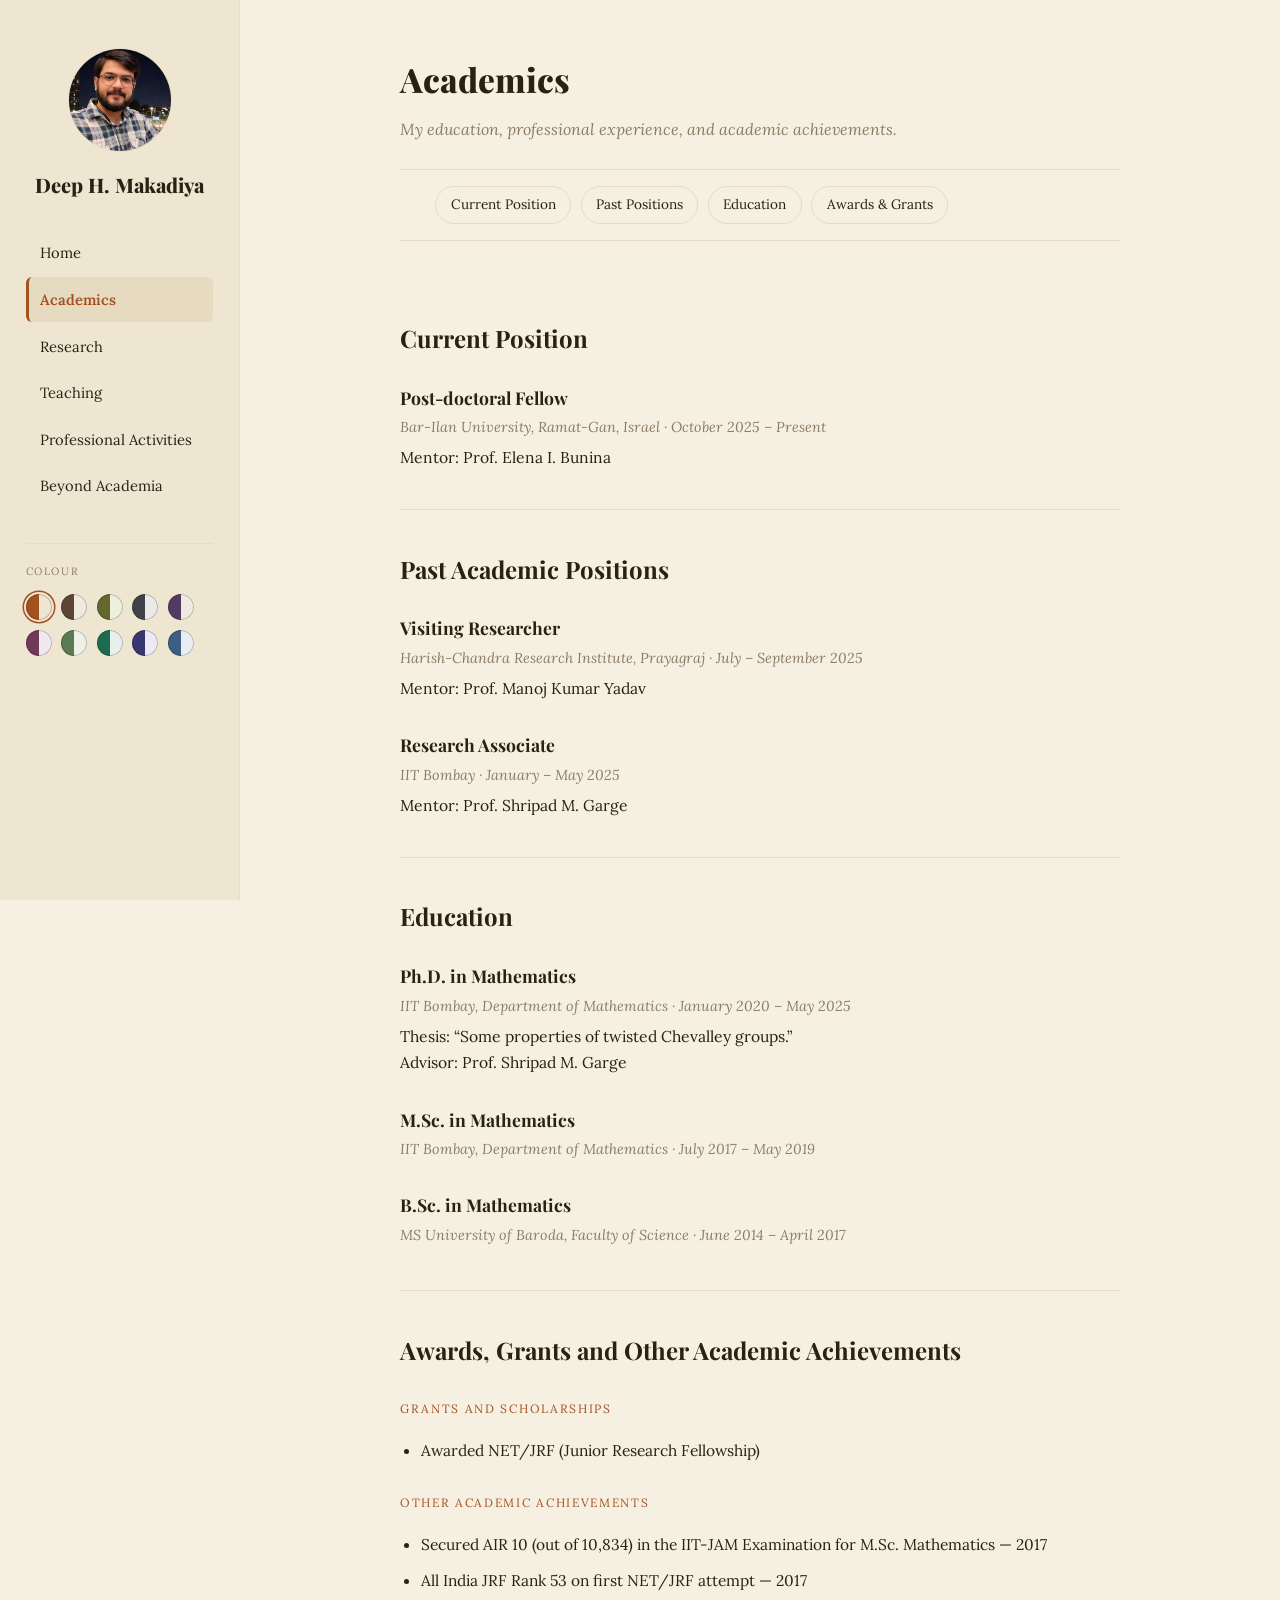
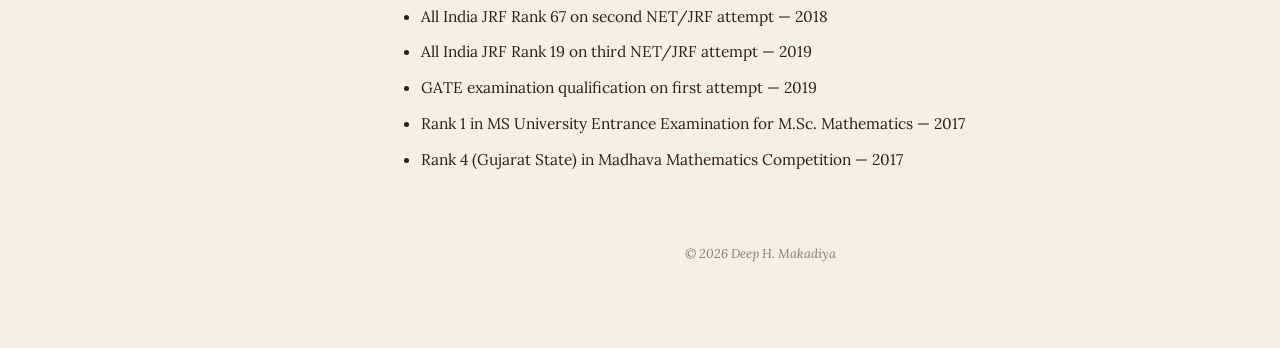
==== academic.html @ e66cdbf5 "Add files via upload" ====
<!DOCTYPE html>
<html lang="en">
<head>
<meta charset="UTF-8">
<meta name="viewport" content="width=device-width, initial-scale=1.0">
<!-- Re-applies the colour scheme this visitor last chose (see the colour
     circles at the bottom of the sidebar) BEFORE the page is painted, so the
     page never flashes the default colours first. It must stay here in the
     <head>, above the stylesheet. Nothing to edit. -->
<script>(function(){try{var t=localStorage.getItem("site-theme");if(t){document.documentElement.setAttribute("data-theme",t);}}catch(e){}})();</script>
<title>Academics — Deep H. Makadiya</title>
<link rel="preconnect" href="https://fonts.googleapis.com">
<link rel="preconnect" href="https://fonts.gstatic.com" crossorigin>
<link href="https://fonts.googleapis.com/css2?family=Playfair+Display:wght@600;700;800&family=Lora:ital,wght@0,400;1,400;0,600&display=swap" rel="stylesheet">
<link rel="stylesheet" href="styles.css">
</head>
<body>
<div class="layout">

  <!-- NOTE ON THIS FILE: even though the page is now called "Academics", the
       file itself is still named "academic.html" — renaming the file would
       mean updating the sidebar link on every other page too, and there's
       no benefit to visitors, who never see the filename. So: file name
       stays, visible title changes. -->
  <aside class="sidebar" id="sidebar">
    <img class="avatar" src="photo.jpg" alt="Deep H. Makadiya">
    <h1>Deep H. Makadiya</h1>
    <nav>
      <a href="index.html">Home</a>
      <a href="academic.html" class="active">Academics</a>
      <a href="research.html">Research</a>
      <a href="teaching.html">Teaching</a>
      <a href="professional-activities.html">Professional Activities</a>
      <a href="beyond-academia.html">Beyond Academia</a>
    </nav>

    <!-- ===================================================================
         COLOUR PICKER — the two rows of two-tone circles under the page
         links. Clicking one re-colours the whole site (and every other
         page), and the choice is remembered in the visitor's browser.
         Each circle's LEFT half is that scheme's accent (--sw-a, the dark
         one) and its RIGHT half is that scheme's paper colour (--sw-b);
         "title" is the tooltip shown on hover. The order the buttons
         appear in below is the order they appear on screen — five per row.
         This same block appears in all 7 pages: if you add, remove or
         re-order a circle, do it in every page so the picker matches
         everywhere. The colour values themselves live in styles.css under
         "COLOUR SCHEMES", with step-by-step notes at the bottom of that
         file for adding a scheme of your own.
         =================================================================== -->
    <div class="theme-picker">
      <p class="theme-picker-label">Colour</p>
      <div class="swatches">
          <button type="button" class="swatch" data-set-theme="cream"
                  style="--sw-a:#a5501f;--sw-b:#efe6d2"
                  title="Cream &amp; Terracotta" aria-label="Cream and Terracotta colour scheme"></button>
          <button type="button" class="swatch" data-set-theme="mocha"
                  style="--sw-a:#5b4636;--sw-b:#f0e9dd"
                  title="Mocha &amp; Oat" aria-label="Mocha and Oat colour scheme"></button>
          <button type="button" class="swatch" data-set-theme="olive"
                  style="--sw-a:#64682c;--sw-b:#f0eedd"
                  title="Olive &amp; Flax" aria-label="Olive and Flax colour scheme"></button>
          <button type="button" class="swatch" data-set-theme="graphite"
                  style="--sw-a:#3f4348;--sw-b:#eceae6"
                  title="Graphite &amp; Chalk" aria-label="Graphite and Chalk colour scheme"></button>
          <button type="button" class="swatch" data-set-theme="aubergine"
                  style="--sw-a:#543a63;--sw-b:#efeae1"
                  title="Aubergine &amp; Oat" aria-label="Aubergine and Oat colour scheme"></button>
          <button type="button" class="swatch" data-set-theme="plum"
                  style="--sw-a:#71385a;--sw-b:#f2e8ef"
                  title="Plum &amp; Blush" aria-label="Plum and Blush colour scheme"></button>
          <button type="button" class="swatch" data-set-theme="sage"
                  style="--sw-a:#5c7a52;--sw-b:#eef2e6"
                  title="Sage" aria-label="Sage colour scheme"></button>
          <button type="button" class="swatch" data-set-theme="emerald"
                  style="--sw-a:#1f6b52;--sw-b:#e7f0ec"
                  title="Emerald &amp; Mist" aria-label="Emerald and Mist colour scheme"></button>
          <button type="button" class="swatch" data-set-theme="indigo"
                  style="--sw-a:#3a3670;--sw-b:#eceaf4"
                  title="Indigo &amp; Ivory" aria-label="Indigo and Ivory colour scheme"></button>
          <button type="button" class="swatch" data-set-theme="dusk"
                  style="--sw-a:#3d5d82;--sw-b:#e9eef4"
                  title="Dusk Blue" aria-label="Dusk Blue colour scheme"></button>
      </div>
    </div>
  </aside>
  <div class="overlay" id="overlay"></div>
  <button class="menu-toggle" id="menuToggle" aria-label="Open menu">&#9776;</button>

  <main>
    <div class="wrap">

      <div class="page-header">
        <h1>Academics</h1>
        <p class="page-desc">My education, professional experience, and academic achievements.</p>
      </div>

      <!-- In-page navigation: jumps to the sections below. If you rename a
           section heading, also update its matching href="#..." here.
           This bar freezes at the top of the window when you scroll, and
           the arrow/fade hints on the sides appear automatically if there
           are ever too many tabs to fit on one line — nothing to edit for
           that part. -->
      <div class="page-tabs-wrap">
        <button class="tabs-arrow left" aria-label="Scroll tabs left">&#8249;</button>
        <nav class="page-tabs">
          <a href="#current-position">Current Position</a>
          <a href="#past-positions">Past Positions</a>
          <a href="#education">Education</a>
          <a href="#achievements">Awards &amp; Grants</a>
        </nav>
        <button class="tabs-arrow right" aria-label="Scroll tabs right">&#8250;</button>
        <div class="tabs-fade left" aria-hidden="true" hidden></div>
        <div class="tabs-fade right" aria-hidden="true" hidden></div>
      </div>

      <!-- ===================================================================
           CURRENT POSITION
           =================================================================== -->
      <section>
        <h2 id="current-position" class="section-title">Current Position</h2>
        <div class="item">
          <h3>Post-doctoral Fellow</h3>
          <p class="meta">Bar-Ilan University, Ramat-Gan, Israel · October 2025 – Present</p>
          <p>Mentor: Prof. Elena I. Bunina</p>
        </div>
      </section>

      <!-- ===================================================================
           PAST ACADEMIC POSITIONS
           To add a new one later: copy one whole <div class="item">...</div>
           block and edit its title/meta/description. Newest goes on top.
           =================================================================== -->
      <section>
        <h2 id="past-positions" class="section-title">Past Academic Positions</h2>
        <div class="item">
          <h3>Visiting Researcher</h3>
          <p class="meta">Harish-Chandra Research Institute, Prayagraj · July – September 2025</p>
          <p>Mentor: Prof. Manoj Kumar Yadav</p>
        </div>
        <div class="item">
          <h3>Research Associate</h3>
          <p class="meta">IIT Bombay · January – May 2025</p>
          <p>Mentor: Prof. Shripad M. Garge</p>
        </div>
      </section>

      <!-- ===================================================================
           EDUCATION
           Same pattern: copy a <div class="item"> block to add a new degree.
           =================================================================== -->
      <section>
        <h2 id="education" class="section-title">Education</h2>
        <div class="item">
          <h3>Ph.D. in Mathematics</h3>
          <p class="meta">IIT Bombay, Department of Mathematics · January 2020 – May 2025</p>
          <p>Thesis: &ldquo;Some properties of twisted Chevalley groups.&rdquo;<br>Advisor: Prof. Shripad M. Garge</p>
        </div>
        <div class="item">
          <h3>M.Sc. in Mathematics</h3>
          <p class="meta">IIT Bombay, Department of Mathematics · July 2017 – May 2019</p>
        </div>
        <div class="item">
          <h3>B.Sc. in Mathematics</h3>
          <p class="meta">MS University of Baroda, Faculty of Science · June 2014 – April 2017</p>
        </div>
      </section>

      <!-- ===================================================================
           AWARDS, GRANTS AND OTHER ACADEMIC ACHIEVEMENTS
           Three subsections:
             - "Awards and Honours" — this one is COMMENTED OUT below (hidden
               from the live site) because you don't have anything to put
               there yet. See the instructions right above it for exactly
               how to turn it back on once you do.
             - "Grants and Scholarships" — fellowships/scholarships you were
               awarded. Just add one <li> per award, newest first (no
               numbering).
             - "Other Academic Achievements" — everything else (exam ranks,
               competitions, etc.), also plain bullet points, no numbering.
               Ordered here exactly as on your old Google Site.
           To add a new item to either visible list: add a new <li>...</li>
           anywhere in that list — order doesn't matter since there's no
           numbering to keep track of, just put newer items near the top if
           you'd like.
           =================================================================== -->
      <section>
        <h2 id="achievements" class="section-title">Awards, Grants and Other Academic Achievements</h2>

        <!-- ===============================================================
             HOW TO TURN ON "Awards and Honours":
             Right now the whole subsection below is wrapped in a single
             HTML comment, which is why it's invisible on the live site —
             this is just a placeholder until you have a real award to
             list. When you do:
               1. Delete the short comment-opening line just below this
                  one (it's on its own line, right above "<p class=
                  "subhead">Awards and Honours").
               2. Delete the matching comment-closing line right after
                  the "</ul>" a few lines down.
               3. Replace the example <li> with your real award(s) — copy
                  the <li> line to add more than one, newest first.
             =============================================================== -->
        <!--
        <p class="subhead">Awards and Honours</p>
        <ul class="bullets">
          <li>[Your award or honour — e.g. Best Poster Award, XYZ Conference — 2026]</li>
        </ul>
        -->

        <p class="subhead">Grants and Scholarships</p>
        <ul class="bullets">
          <li>Awarded NET/JRF (Junior Research Fellowship)</li>
        </ul>

        <p class="subhead">Other Academic Achievements</p>
        <ul class="bullets">
          <li>Secured AIR 10 (out of 10,834) in the IIT-JAM Examination for M.Sc. Mathematics — 2017</li>
          <li>All India JRF Rank 53 on first NET/JRF attempt — 2017</li>
          <li>All India JRF Rank 67 on second NET/JRF attempt — 2018</li>
          <li>All India JRF Rank 19 on third NET/JRF attempt — 2019</li>
          <li>GATE examination qualification on first attempt — 2019</li>
          <li>Rank 1 in MS University Entrance Examination for M.Sc. Mathematics — 2017</li>
          <li>Rank 4 (Gujarat State) in Madhava Mathematics Competition — 2017</li>
        </ul>
      </section>

    </div>
    <footer>&copy; 2026 Deep H. Makadiya</footer>
  </main>

</div>
<script src="script.js"></script>
</body>
</html>
---- styles.css ----
/* =========================================================================
   Deep H. Makadiya — academic site — DESIGN: "Editorial, switchable colours"
   -------------------------------------------------------------------------
   The Cream Editorial design — Playfair Display headings over a Lora body,
   fully rounded ("pill") buttons and tags, softly rounded photo frame — with
   TEN colour schemes built in. Visitors pick one from the two rows of
   two-tone circles at the bottom of the sidebar (dark half = that scheme's
   accent, light half = its paper), and the choice is remembered in their
   browser for every page and every future visit.

   HOW IT WORKS, in three parts:
     1. ":root" below holds the ELEVEN colour values the whole site is drawn
        from, set to the default scheme ("Cream & Terracotta").
     2. Further down, under "COLOUR SCHEMES", each of the other nine schemes
        re-states those same eleven values inside a [data-theme="..."]
        block. Nothing else about the design changes.
     3. script.js writes data-theme="..." onto the <html> element when a
        circle is clicked, and a two-line script in each page's <head>
        re-applies the saved choice before the page paints.
   To change the DEFAULT scheme, swap the values in ":root" for those of the
   scheme you prefer (each block is labelled). To add your own scheme, see
   the step-by-step note at the very bottom of this file.
   This one stylesheet is shared by every page (index.html, academic.html,
   research.html, teaching.html, professional-activities.html,
   beyond-academia.html, and gallery.html).
   If you want to change a color or font everywhere at once, change it here
   in one place under ":root" below — every page updates together.
   ========================================================================= */

:root{
  /* ============ THE ELEVEN COLOURS THE WHOLE SITE IS DRAWN FROM ============
     These are the default scheme, "Cream & Terracotta". Every other scheme
     further down re-states exactly these eleven values and nothing else. */
  --ink:#2a2115;             /* main text colour */
  --muted:#8a7c66;           /* secondary/lighter text */
  --line:#e6dcc8;            /* thin divider lines */
  --cream:#f6f0e2;           /* page background */
  --cream-2:#efe6d2;         /* sidebar background, cards, tinted tags */
  --accent:#a5501f;          /* accent colour — links, headings, numbers, buttons */
  --accent-soft:#d8b79a;     /* paler accent, used for link underlines */
  --photo-bg:#ece2cc;        /* backdrop behind the photos while they load */
  --nav-hover:#e6dac0;       /* sidebar nav link hover / active fill */
  --placeholder-bg:#fbf7ee;  /* dashed "add something here" tiles */
  --shadow-rgb:42,33,21;      /* photo-frame shadow, as red,green,blue */
}
*{box-sizing:border-box;}
html{scroll-behavior:smooth;}
body{
  margin:0;
  background:var(--cream);
  color:var(--ink);
  font-family:"Lora",Georgia,serif;
  line-height:1.7;
  -webkit-font-smoothing:antialiased;
}
h1,h2,h3{ font-family:"Playfair Display",Georgia,serif; }
a{ color:var(--accent); text-decoration:underline; text-decoration-color:var(--accent-soft); }
a:hover{ text-decoration-color:var(--accent); }

/* =========================================================================
   LAYOUT: sidebar (left) + main content (right)
   ========================================================================= */
.layout{ display:grid; grid-template-columns:240px 1fr; min-height:100vh; }

/* ---- Sidebar: photo, name, and page navigation ONLY (no contact info) ---- */
.sidebar{
  background:var(--cream-2);
  border-right:1px solid var(--line);
  padding:3rem 1.6rem;
  position:sticky; top:0; height:100vh; overflow-y:auto;
  text-align:center;
  z-index:20;
}
.sidebar .avatar{
  width:104px; height:104px; border-radius:50%; object-fit:cover; margin:0 auto 1rem;
  background:var(--photo-bg); border:1px solid var(--line);
  display:flex; align-items:center; justify-content:center; color:var(--muted); font-size:.72rem; text-align:center;
}
.sidebar h1{ font-size:1.25rem; margin:0 0 1.8rem; font-weight:800; }

.sidebar nav{ display:flex; flex-direction:column; gap:.15rem; text-align:left; }
.sidebar nav a{
  color:var(--ink); text-decoration:none; font-size:.92rem; padding:.6rem .7rem;
  border-radius:6px; border-left:3px solid transparent;
}
.sidebar nav a:hover{ background:var(--nav-hover); color:var(--accent); }
.sidebar nav a.active{ color:var(--accent); font-weight:600; border-left-color:var(--accent); background:var(--nav-hover); }

/* ---- Mobile menu button + overlay (hidden on desktop) ---- */
.menu-toggle{
  display:none; /* shown only on narrow screens, see media query below */
  position:fixed; top:1rem; left:1rem; z-index:30;
  width:44px; height:44px; border-radius:8px;
  background:var(--ink); color:var(--cream);
  border:none; font-size:1.3rem; line-height:1;
  align-items:center; justify-content:center;
}
.overlay{
  display:none;
  position:fixed; inset:0; background:rgba(0,0,0,.35); z-index:15;
}

/* ---- Main content column ---- */
main{ padding:3.2rem 2.6rem; }
.wrap{ max-width:720px; margin:0 auto; }

/* ---- Inner-page header: title + one descriptive line beneath it ----
   (No colored "kicker" text above the title anymore — just the title
   and, right under it, a plain sentence describing what's on the page.) */
.page-header{ padding-bottom:1.6rem; margin-bottom:0; border-bottom:1px solid var(--line); text-align:left; }
.page-header h1{ font-size:2.1rem; margin:0 0 .5rem; font-weight:800; }
.page-header .page-desc{ max-width:60ch; color:var(--muted); font-style:italic; font-size:1rem; margin:0; }

/* ---- In-page section navigation (tabs) --------------------------------
   Sits right under the page header, and STAYS FROZEN at the top of the
   window once you scroll down to it (position: sticky). It is always a
   single line (it never wraps to a second row) — if there are too many
   tabs to fit, the row scrolls left/right instead. When there's more
   content than fits, a soft fade appears at whichever edge has more tabs
   hidden, and — on wider screens — small arrow buttons appear too; both
   are added/removed automatically by script.js, you don't need to touch
   them when you add or rename a tab. ------------------------------------ */
.page-tabs-wrap{
  position:sticky; top:0; z-index:10;
  background:var(--cream);
  border-bottom:1px solid var(--line);
  margin-bottom:2.4rem;
  /* No shadow on purpose — it should feel like a seamless part of the page,
     not a floating bar, even once it's stuck to the top while scrolling.
     "position: sticky" already anchors the absolutely-positioned fade/arrow
     children below, so no extra "position: relative" is needed here. */
}
.page-tabs{
  display:flex; flex-wrap:nowrap; gap:.6rem;
  overflow-x:auto;
  scrollbar-width:none;      /* Firefox: hide the scrollbar itself */
  -ms-overflow-style:none;   /* old Edge */
  padding:1rem 2.2rem;
}
.page-tabs::-webkit-scrollbar{ display:none; } /* Chrome/Safari: hide the scrollbar */
.page-tabs a{
  text-decoration:none; color:var(--ink); font-size:.85rem;
  padding:.4rem .9rem; border:1px solid var(--line); border-radius:999px;
  white-space:nowrap; flex:none;
}
.page-tabs a:hover{ border-color:var(--accent); color:var(--accent); }

/* Fade hints — a soft gradient over the edge that has more tabs hidden.
   Shown/hidden automatically by script.js; purely visual (not clickable). */
.tabs-fade{ position:absolute; top:0; bottom:0; width:2.6rem; pointer-events:none; z-index:1; }
.tabs-fade.left{ left:0; background:linear-gradient(to right, var(--cream), transparent); }
.tabs-fade.right{ right:0; background:linear-gradient(to left, var(--cream), transparent); }
.tabs-fade[hidden]{ display:none; }

/* Arrow buttons — desktop/wide-screen only; on touch devices people just
   swipe the row left/right instead. Shown/hidden automatically. */
.tabs-arrow{
  display:none; position:absolute; top:0; bottom:0; width:2.2rem;
  align-items:center; justify-content:center;
  background:transparent; border:none; color:var(--accent);
  font-size:1.4rem; cursor:pointer; z-index:2;
}
.tabs-arrow.left{ left:0; }
.tabs-arrow.right{ right:0; }
.tabs-arrow[hidden]{ display:none; }
@media (min-width:821px){ .tabs-arrow{ display:flex; } }

/* =========================================================================
   HOME PAGE specifics
   -------------------------------------------------------------------------
   New design: an asymmetric "split hero" — photo in a framed square on
   one side, name and a short tagline on the other — followed by "About
   Me" and a tinted "Get in Touch" card. On narrow screens the hero
   collapses to a single stacked column.
   ========================================================================= */
.hero-split{
  display:grid; grid-template-columns:auto 1fr; gap:2.6rem; align-items:center;
  padding:1.2rem 0 3rem;
}
.hero-photo-col{ text-align:center; }
.hero-photo-frame{
  display:inline-block;
  padding:10px;
  border:2px solid var(--accent);
  border-radius:22px;
  box-shadow:0 14px 26px rgba(var(--shadow-rgb),.14);
}
.hero-photo-frame a{ display:block; }
.home-photo{
  display:block; width:190px; height:190px;
  border-radius:15px; object-fit:cover;
  background:var(--photo-bg);
  transition:opacity .15s ease;
}
.hero-photo-frame a:hover .home-photo{ opacity:.82; }
.hero-text .eyebrow{
  text-transform:uppercase; letter-spacing:.16em; font-size:.72rem;
  color:var(--accent); margin:.5rem 0 0; font-family:"Lora",serif;
}
.home-name{ font-size:2.6rem; margin:0; font-weight:800; line-height:1.1; }
.hero-text .lede{ font-size:1.05rem; }

.lede{ max-width:62ch; font-size:1.05rem; }

/* ---- "Get in Touch" tinted card panel ---- */
.card-panel{
  background:var(--cream-2); border:1px solid var(--line); border-radius:14px;
  padding:2rem 2.2rem;
}
.contact-block h2{ font-size:1.4rem; margin:0 0 1.1rem; }
.contact-line{ font-size:1.02rem; margin:0 0 .5rem; }
.contact-line a{ font-weight:600; }
.btn-row{ display:flex; flex-wrap:wrap; gap:.8rem; margin-top:1.4rem; }
.btn{
  display:inline-block; padding:.6rem 1.3rem; border:1px solid var(--accent);
  border-radius:999px; color:var(--accent); font-family:"Lora",serif; font-size:.88rem;
  text-decoration:none; transition:background .15s ease, color .15s ease;
}
.btn:hover{ background:var(--accent); color:#fff; }

@media (max-width:640px){
  .hero-split{ grid-template-columns:1fr; text-align:center; }
  .hero-photo-frame{ margin:0 auto; }
}

/* =========================================================================
   Generic content sections (used on every inner page)
   ========================================================================= */
section{ padding:2.4rem 0; border-bottom:1px solid var(--line); }
section:last-of-type{ border-bottom:none; }
/* The clickable tabs above jump to the HEADING (not the whole section box) —
   that's what "scroll-margin-top" below controls: it's set to just clear
   the frozen tabs bar plus a small, deliberately modest gap (about three
   quarters of a normal line of text). Change this one number to make that
   landing gap bigger or smaller everywhere at once. */
h2.section-title{ font-size:1.5rem; margin:0 0 1.5rem; scroll-margin-top:5.1rem; }

.item{ margin-bottom:1.8rem; }
.item:last-child{ margin-bottom:0; }
.item h3{ margin:0 0 .15rem; font-size:1.1rem; }
.item .meta{ margin:0 0 .3rem; font-size:.9rem; color:var(--muted); font-style:italic; }
.item p{ margin:0; font-size:.98rem; }

.subhead{
  font-size:.75rem; text-transform:uppercase;
  letter-spacing:.14em; color:var(--accent); margin:1.8rem 0 1.1rem;
}
.subhead:first-child{ margin-top:0; }

/* ---- Numbered lists (publications, talks) -----------------------------
   Convention: newest entry is at the TOP and gets the HIGHEST number;
   numbers count down to 1 at the oldest/bottom entry. This way, when you
   add a brand-new entry, you only add ONE new top item — you never have
   to renumber anything already there. See the comments further down in
   each page for exactly how to add a new numbered entry. */
.pub-list{ list-style:none; margin:0; padding:0; }
.pub-list li{ padding:1.2rem 0; border-top:1px solid var(--line); display:flex; gap:.9rem; }
.pub-list li:first-child{ border-top:none; }
.pub-num{
  font-family:"Playfair Display",serif; font-weight:700; color:var(--accent);
  flex:none; min-width:2.2rem;
}
.pub-body{ flex:1; }
.pub-title{ font-family:"Playfair Display",serif; font-weight:700; font-size:1.06rem; display:block; }
.pub-meta{ font-size:.88rem; color:var(--muted); font-style:italic; display:block; margin-top:.3rem; }
.pub-links{ font-size:.85rem; margin-top:.45rem; display:block; }
.pub-links a{ margin-right:1.1rem; }

/* ---- Teaching table ---- */
table.teach{ width:100%; border-collapse:collapse; font-size:.94rem; }
table.teach td{ padding:.7rem 0; border-top:1px solid var(--line); }
table.teach tr:first-child td{ border-top:none; }
table.teach td:first-child{ font-weight:600; width:48%; }

/* ---- Simple numbered list (talks, achievements) ---- */
ul.plain{ list-style:none; margin:0; padding:0; }
ul.plain li{ padding:.95rem 0; border-top:1px solid var(--line); font-size:.97rem; display:flex; gap:.9rem; }
ul.plain li:first-child{ border-top:none; }
ul.plain .item-num{ font-family:"Playfair Display",serif; font-weight:700; color:var(--accent); flex:none; min-width:2.2rem; }
ul.plain .year{ font-weight:700; margin-right:.4rem; }

/* ---- Skills tags (Miscellaneous page) ---- */
.skills-list{ display:flex; flex-wrap:wrap; gap:.6rem; list-style:none; margin:0; padding:0; }
.skills-list li{
  border:1px solid var(--line); border-radius:999px; padding:.5rem 1.1rem;
  font-size:.92rem; background:#fff;
}

/* ---- Interest tags (Research page's "Areas of Interest") ----
   Rounded rectangles (not pills) with a tinted fill, distinct from the
   Skills tags above — change "border-radius" or "background" here to
   restyle just these tags. */
.interest-list{ display:flex; flex-wrap:wrap; gap:.6rem; list-style:none; margin:0; padding:0; }
.interest-list li{
  border:1px solid var(--line); border-radius:10px; padding:.5rem 1.1rem;
  font-size:.92rem; background:var(--cream-2);
}

/* ---- Plain bullet list (Awards, Grants and Other Academic Achievements) ----
   A normal bulleted list — no numbering, order doesn't matter. Just add or
   remove <li> lines freely. */
ul.bullets{ margin:0; padding-left:1.3rem; }
ul.bullets li{ margin-bottom:.6rem; font-size:.97rem; }
ul.bullets li:last-child{ margin-bottom:0; }

/* ---- Placeholder callouts (Miscellaneous / Skills / Research overview) ---- */
.placeholder{
  border:1px dashed var(--muted); border-radius:8px; padding:1.1rem 1.3rem;
  color:var(--muted); font-style:italic; font-size:.95rem; background:var(--placeholder-bg);
}

/* ---- Photo Gallery grid (gallery.html) ---------------------------------
   Reflows automatically to fit however many tiles you have — no need to
   change anything here when you add or remove photos. */
.gallery-grid{
  display:grid; grid-template-columns:repeat(auto-fill, minmax(170px, 1fr));
  gap:1rem;
}
/* A "not filled in yet" tile — replace with a <figure class="gallery-item">
   (see the comments in gallery.html) once you have an actual photo. */
.gallery-placeholder{
  aspect-ratio:1 / 1; border:1px dashed var(--muted); border-radius:10px;
  display:flex; align-items:center; justify-content:center; text-align:center;
  padding:.8rem; color:var(--muted); font-style:italic; font-size:.85rem;
  background:var(--placeholder-bg);
}
/* A real photo tile, once you've added one. */
.gallery-item{ margin:0; }
.gallery-item img{
  display:block; width:100%; aspect-ratio:1 / 1; object-fit:cover;
  border-radius:10px; border:1px solid var(--line);
}
.gallery-item figcaption{
  margin-top:.4rem; font-size:.8rem; color:var(--muted); font-style:italic;
}

footer{ text-align:center; font-size:.8rem; color:var(--muted); padding:2rem 1.5rem; font-style:italic; }


/* =========================================================================
   COLOUR SCHEMES
   -------------------------------------------------------------------------
   One block per alternative scheme. Each re-states the same eleven values
   as ":root" at the top of this file — nothing else about the design
   changes, which is why every scheme looks identical apart from its colour.
   The order of the circles in the sidebar is set by the HTML, not here.
   ========================================================================= */

/* ---- Mocha & Oat ---- */
[data-theme="mocha"]{
  --ink:#241d16; --muted:#7f7466; --line:#e3dacb;
  --cream:#faf6ef; --cream-2:#f0e9dd; --accent:#5b4636;
  --accent-soft:#cbbaa6; --photo-bg:#ece3d4; --nav-hover:#e9e0cf;
  --placeholder-bg:#f7f2e9; --shadow-rgb:36,29,22;
}

/* ---- Olive & Flax ---- */
[data-theme="olive"]{
  --ink:#262718; --muted:#7c7c63; --line:#e2dfc7;
  --cream:#faf8ee; --cream-2:#f0eedd; --accent:#64682c;
  --accent-soft:#c8c9a0; --photo-bg:#ebe8d3; --nav-hover:#e8e5ce;
  --placeholder-bg:#f6f4e7; --shadow-rgb:38,39,24;
}

/* ---- Graphite & Chalk ---- */
[data-theme="graphite"]{
  --ink:#222426; --muted:#767a7e; --line:#ddd9d3;
  --cream:#f7f6f4; --cream-2:#eceae6; --accent:#3f4348;
  --accent-soft:#c2c5c8; --photo-bg:#e6e3de; --nav-hover:#e4e1db;
  --placeholder-bg:#f4f2ef; --shadow-rgb:34,36,38;
}

/* ---- Aubergine & Oat ---- */
[data-theme="aubergine"]{
  --ink:#26202b; --muted:#7f7674; --line:#e2dccf;
  --cream:#faf8f3; --cream-2:#efeae1; --accent:#543a63;
  --accent-soft:#c6b8d1; --photo-bg:#eae4d9; --nav-hover:#e8e1d5;
  --placeholder-bg:#f6f3ec; --shadow-rgb:38,32,43;
}

/* ---- Plum & Blush ---- */
[data-theme="plum"]{
  --ink:#2f2531; --muted:#8a7887; --line:#e7dce5;
  --cream:#faf7f9; --cream-2:#f2e8ef; --accent:#71385a;
  --accent-soft:#d3b4c6; --photo-bg:#ecdfe7; --nav-hover:#ebdbe5;
  --placeholder-bg:#f8f2f6; --shadow-rgb:47,37,49;
}

/* ---- Sage ---- */
[data-theme="sage"]{
  --ink:#2f3a2f; --muted:#7c8a76; --line:#dde5d6;
  --cream:#fbfaf5; --cream-2:#eef2e6; --accent:#5c7a52;
  --accent-soft:#c3d3b8; --photo-bg:#e2e9d9; --nav-hover:#e3ead8;
  --placeholder-bg:#f6f9f1; --shadow-rgb:47,58,47;
}

/* ---- Emerald & Mist ---- */
[data-theme="emerald"]{
  --ink:#1c2b25; --muted:#728079; --line:#d7e4de;
  --cream:#f6faf8; --cream-2:#e7f0ec; --accent:#1f6b52;
  --accent-soft:#a7cabb; --photo-bg:#dfece6; --nav-hover:#dde9e3;
  --placeholder-bg:#f0f7f3; --shadow-rgb:28,43,37;
}

/* ---- Indigo & Ivory ---- */
[data-theme="indigo"]{
  --ink:#22203a; --muted:#78748c; --line:#ddd9ea;
  --cream:#f8f7fb; --cream-2:#eceaf4; --accent:#3a3670;
  --accent-soft:#bdb8d8; --photo-bg:#e3e0f0; --nav-hover:#e6e2f1;
  --placeholder-bg:#f3f1f9; --shadow-rgb:34,32,58;
}

/* ---- Dusk Blue ---- */
[data-theme="dusk"]{
  --ink:#232b35; --muted:#78838f; --line:#dce1e8;
  --cream:#f7f9fb; --cream-2:#e9eef4; --accent:#3d5d82;
  --accent-soft:#b5c6da; --photo-bg:#dde5ee; --nav-hover:#dfe7f0;
  --placeholder-bg:#f2f6fa; --shadow-rgb:35,43,53;
}

/* =========================================================================
   THE COLOUR PICKER ITSELF (bottom of the sidebar)
   -------------------------------------------------------------------------
   Two rows of five circles. Each circle is one <button>, split down the
   middle: the LEFT half is that scheme's accent (the dark half) and the
   RIGHT half is its paper colour (the light half), both passed in from the
   HTML as --sw-a and --sw-b. The disc is drawn as a background with no
   border at all, and its thin rim is an inset shadow painted on top — that
   way the two colours fill the circle right out to its edge. The selected
   circle wears a ring in the current accent colour.
   ========================================================================= */
.theme-picker{ margin-top:2.2rem; padding-top:1.2rem; border-top:1px solid var(--line); text-align:left; }
.theme-picker-label{
  font-size:.66rem; text-transform:uppercase; letter-spacing:.15em;
  color:var(--muted); margin:0 0 .8rem; font-family:"Lora",serif;
}
/* Five per row; change the 5 below to fit more or fewer on a line. */
.swatches{ display:grid; grid-template-columns:repeat(5, 26px); gap:.6rem; }
.swatch{
  width:26px; height:26px; border-radius:50%; padding:0; border:0; cursor:pointer;
  background-color:var(--sw-b);
  background-image:linear-gradient(90deg, var(--sw-a) 0 50%, var(--sw-b) 50% 100%);
  box-shadow:inset 0 0 0 1px rgba(0,0,0,.25);
  transition:transform .12s ease, box-shadow .15s ease;
}
.swatch:hover{ transform:scale(1.14); }
.swatch.active{
  box-shadow:inset 0 0 0 1px rgba(0,0,0,.25),
             0 0 0 2px var(--cream-2),
             0 0 0 3.5px var(--accent);
}
.swatch:focus-visible{ outline:2px solid var(--accent); outline-offset:4px; }

/* A gentle cross-fade when a new scheme is chosen (skipped for anyone whose
   system asks for reduced motion). */
body, .sidebar, .sidebar nav a, .page-tabs-wrap, .page-tabs a, .card-panel,
.btn, .skills-list li, .interest-list li, .placeholder, .gallery-placeholder,
.menu-toggle, .theme-picker{
  transition:background-color .25s ease, color .25s ease, border-color .25s ease;
}
@media (prefers-reduced-motion: reduce){
  body, .sidebar, .sidebar nav a, .page-tabs-wrap, .page-tabs a, .card-panel,
  .btn, .skills-list li, .interest-list li, .placeholder, .gallery-placeholder,
  .menu-toggle, .theme-picker, .swatch{ transition:none; }
}

/* =========================================================================
   HOW TO ADD YOUR OWN COLOUR SCHEME
   -------------------------------------------------------------------------
     1. Copy one whole [data-theme="..."] block above, paste it below the
        others, and give it a new one-word name in the quotes (say "mine").
     2. Change its eleven colour values. A quick way to keep them in
        balance: pick the accent first, then make --cream a very pale tint
        of it, --cream-2 a slightly stronger tint, --line stronger again,
        --nav-hover just past --cream-2, --photo-bg about the same,
        --placeholder-bg between --cream and --cream-2, --accent-soft a
        washed-out accent, --ink a very dark version of the accent's hue,
        --muted a greyed version of it, and --shadow-rgb the red,green,blue
        of --ink.
     3. In EVERY page's sidebar, copy one <button class="swatch"> line and
        set data-set-theme="mine", the two --sw- colours (--sw-a is the dark
        left half, so your --accent; --sw-b is the light right half, so your
        --cream-2) and the title/aria-label.
   Nothing in script.js needs changing — it picks up whatever buttons it
   finds. With more than ten circles, either raise the 5 in ".swatches"
   above or just let them run onto a third row. To remove a scheme, delete
   its block here and its button in each page (if you delete the one someone
   already chose, they fall back to the default automatically).
   ========================================================================= */

/* =========================================================================
   RESPONSIVE: sidebar becomes an off-canvas panel opened by a menu button
   ========================================================================= */
@media (max-width:820px){
  .layout{ grid-template-columns:1fr; }

  .sidebar{
    position:fixed; top:0; left:0; height:100vh; width:250px;
    transform:translateX(-100%);
    transition:transform .25s ease;
    box-shadow:2px 0 16px rgba(0,0,0,.15);
  }
  .sidebar.open{ transform:translateX(0); }

  .menu-toggle{ display:flex; }
  .overlay.open{ display:block; }

  main{ padding:4.5rem 1.4rem 2rem; }

  /* Leave room so the fixed menu button never sits on top of the first tab
     when the tabs bar is stuck at the very top of the screen. */
  .page-tabs{ padding-left:3.6rem; }
}
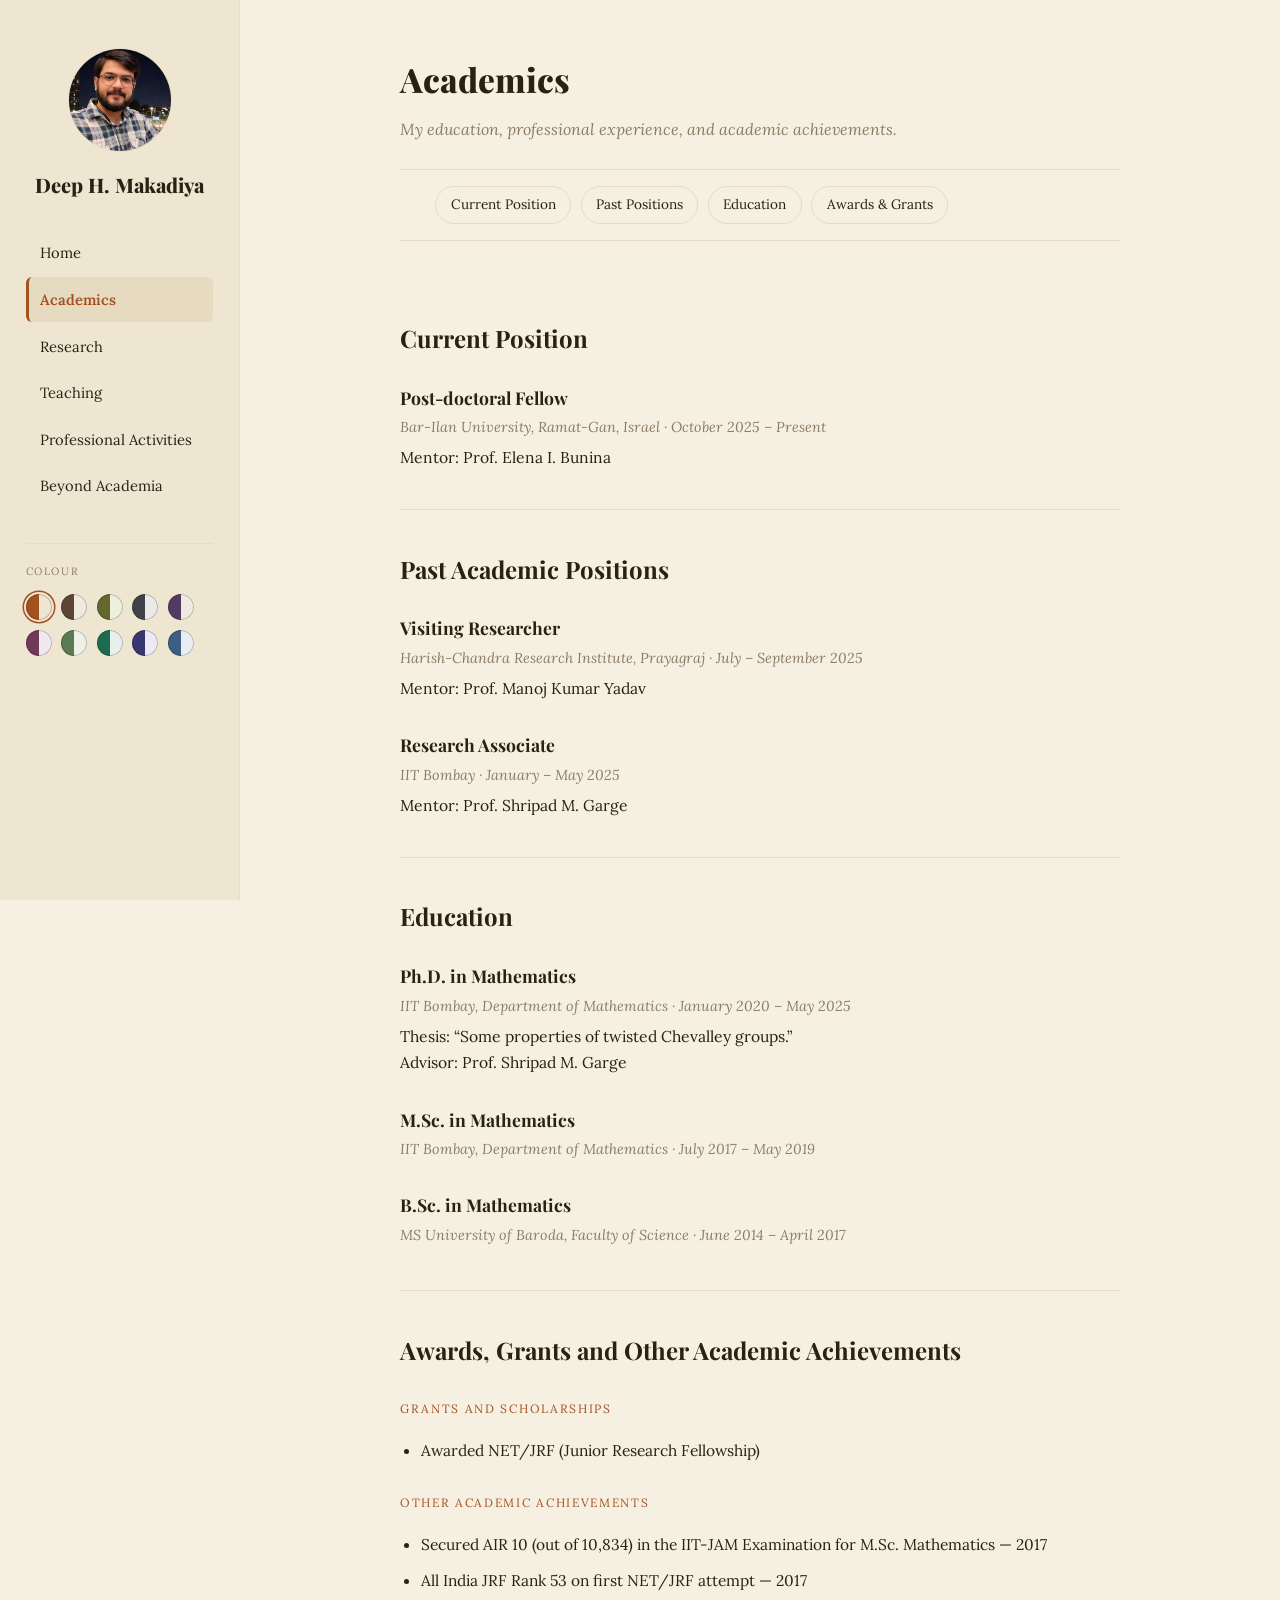
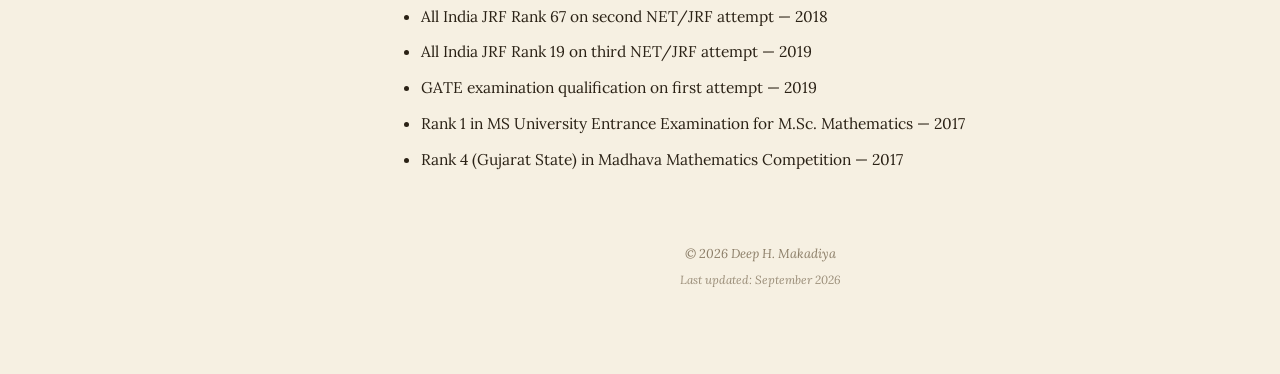
==== commit 018c2e1a: "Add files via upload" ====
--- a/academic.html
+++ b/academic.html
@@ -9,6 +9,28 @@
      <head>, above the stylesheet. Nothing to edit. -->
 <script>(function(){try{var t=localStorage.getItem("site-theme");if(t){document.documentElement.setAttribute("data-theme",t);}}catch(e){}})();</script>
 <title>Academics — Deep H. Makadiya</title>
+
+<!-- ===================================================================
+     SEARCH RESULTS AND LINK PREVIEWS
+     "description" is the grey line Google shows under your page title.
+     The "og:" and "twitter:" lines are what WhatsApp, LinkedIn, X, Slack
+     and friends read when someone pastes a link to this page — without
+     them a shared link shows an empty grey box.
+     IF YOUR SITE ADDRESS EVER CHANGES (a new GitHub username, a repo
+     rename, or your own domain), the three absolute links below —
+     canonical, og:url and og:image — must be updated on EVERY page.
+     They currently all begin with: https://deepmakadiya25.github.io
+     =================================================================== -->
+<meta name="description" content="Education, academic positions, awards and grants of Deep H. Makadiya, Post-doctoral Fellow in Mathematics at Bar-Ilan University.">
+<link rel="canonical" href="https://deepmakadiya25.github.io/academic.html">
+<meta property="og:type" content="article">
+<meta property="og:site_name" content="Deep H. Makadiya">
+<meta property="og:title" content="Academics — Deep H. Makadiya">
+<meta property="og:description" content="Education, academic positions, awards and grants of Deep H. Makadiya, Post-doctoral Fellow in Mathematics at Bar-Ilan University.">
+<meta property="og:url" content="https://deepmakadiya25.github.io/academic.html">
+<meta property="og:image" content="https://deepmakadiya25.github.io/photo.jpg">
+<meta property="og:image:alt" content="Deep H. Makadiya">
+<meta name="twitter:card" content="summary">
 <link rel="preconnect" href="https://fonts.googleapis.com">
 <link rel="preconnect" href="https://fonts.gstatic.com" crossorigin>
 <link href="https://fonts.googleapis.com/css2?family=Playfair+Display:wght@600;700;800&family=Lora:ital,wght@0,400;1,400;0,600&display=swap" rel="stylesheet">
@@ -24,7 +46,10 @@
        stays, visible title changes. -->
   <aside class="sidebar" id="sidebar">
     <img class="avatar" src="photo.jpg" alt="Deep H. Makadiya">
-    <h1>Deep H. Makadiya</h1>
+    <!-- Your name in the sidebar. It is deliberately NOT an <h1>: each page
+         already has one <h1> (the page title), and search engines expect
+         exactly one per page. Styled by ".sidebar-name" in styles.css. -->
+    <p class="sidebar-name">Deep H. Makadiya</p>
     <nav>
       <a href="index.html">Home</a>
       <a href="academic.html" class="active">Academics</a>
@@ -85,7 +110,17 @@
     </div>
   </aside>
   <div class="overlay" id="overlay"></div>
-  <button class="menu-toggle" id="menuToggle" aria-label="Open menu">&#9776;</button>
+  <!-- ===================================================================
+       TOP BAR — only visible on tablets and phones (see the RESPONSIVE
+       section at the bottom of styles.css). It holds the menu button that
+       slides the sidebar in, plus your name so a phone visitor can see
+       whose site this is. On laptops it is hidden, because the sidebar is
+       already on screen.
+       =================================================================== -->
+  <header class="topbar">
+    <button class="menu-toggle" id="menuToggle" aria-label="Open menu" aria-expanded="false">&#9776;</button>
+    <span class="topbar-title">Deep H. Makadiya</span>
+  </header>
 
   <main>
     <div class="wrap">
@@ -226,7 +261,15 @@
       </section>
 
     </div>
-    <footer>&copy; 2026 Deep H. Makadiya</footer>
+    <!-- "Last updated" is written in by script.js and is EMPTY here on
+         purpose, so the date exists in exactly ONE place on the whole site:
+         the LAST_UPDATED line near the top of script.js. Change it there and
+         all seven pages follow. (If JavaScript is switched off the line simply
+         does not appear, rather than showing a stale date.) -->
+    <footer>
+      <p>&copy; 2026 Deep H. Makadiya</p>
+      <p class="updated" id="lastUpdatedLine" hidden>Last updated: <span id="lastUpdated"></span></p>
+    </footer>
   </main>
 
 </div>
--- a/styles.css
+++ b/styles.css
@@ -42,11 +42,18 @@
   --nav-hover:#e6dac0;       /* sidebar nav link hover / active fill */
   --placeholder-bg:#fbf7ee;  /* dashed "add something here" tiles */
   --shadow-rgb:42,33,21;      /* photo-frame shadow, as red,green,blue */
+
+  /* Height of the mobile/tablet top bar. It is 0 on laptops (no bar there);
+     the responsive section at the bottom of this file sets it to 52px on
+     smaller screens. Everything that has to sit clear of the bar refers to
+     this one value. */
+  --topbar-h:0px;
 }
 *{box-sizing:border-box;}
 html{scroll-behavior:smooth;}
 body{
   margin:0;
+  overflow-wrap:break-word;   /* long words wrap instead of widening the page */
   background:var(--cream);
   color:var(--ink);
   font-family:"Lora",Georgia,serif;
@@ -60,7 +67,12 @@
 /* =========================================================================
    LAYOUT: sidebar (left) + main content (right)
    ========================================================================= */
-.layout{ display:grid; grid-template-columns:240px 1fr; min-height:100vh; }
+.layout{ display:grid; grid-template-columns:240px minmax(0,1fr); min-height:100vh; }
+/* "minmax(0,1fr)" above, and the "min-width:0" on main and .wrap further
+   down, are what stop a wide child (the single-line row of section tabs,
+   or a long publication title) from stretching the whole page sideways on
+   a narrow screen. Without them the page renders wider than the phone and
+   text gets cut off at the right edge. */
 
 /* ---- Sidebar: photo, name, and page navigation ONLY (no contact info) ---- */
 .sidebar{
@@ -76,7 +88,13 @@
   background:var(--photo-bg); border:1px solid var(--line);
   display:flex; align-items:center; justify-content:center; color:var(--muted); font-size:.72rem; text-align:center;
 }
-.sidebar h1{ font-size:1.25rem; margin:0 0 1.8rem; font-weight:800; }
+/* Your name in the sidebar. It used to be an <h1>; it is now a plain
+   paragraph (so each page has exactly one <h1>, its own title), which means
+   the heading font has to be named here explicitly. */
+.sidebar-name{
+  font-family:"Playfair Display",Georgia,serif;
+  font-size:1.25rem; margin:0 0 1.8rem; font-weight:800; color:var(--ink);
+}
 
 .sidebar nav{ display:flex; flex-direction:column; gap:.15rem; text-align:left; }
 .sidebar nav a{
@@ -86,14 +104,33 @@
 .sidebar nav a:hover{ background:var(--nav-hover); color:var(--accent); }
 .sidebar nav a.active{ color:var(--accent); font-weight:600; border-left-color:var(--accent); background:var(--nav-hover); }
 
-/* ---- Mobile menu button + overlay (hidden on desktop) ---- */
+/* ---- Mobile / tablet top bar, menu button and overlay ----
+   On laptops none of this is visible: the sidebar is always on screen, so
+   there is nothing to open. Below 960px the sidebar slides away and this
+   slim bar takes its place at the top of every page, carrying the menu
+   button and your name (so a phone visitor always sees whose site this is,
+   not just a floating button). ---- */
+.topbar{
+  display:none; /* shown only on narrow screens, see the responsive section */
+  position:fixed; top:0; left:0; right:0; z-index:26;
+  height:var(--topbar-h);
+  align-items:center; gap:.7rem;
+  padding:0 .9rem;
+  background:var(--cream);
+  border-bottom:1px solid var(--line);
+}
+.topbar-title{
+  font-family:"Playfair Display",Georgia,serif; font-weight:800;
+  font-size:1.02rem; line-height:1.2; color:var(--ink);
+  white-space:nowrap; overflow:hidden; text-overflow:ellipsis;
+}
 .menu-toggle{
-  display:none; /* shown only on narrow screens, see media query below */
-  position:fixed; top:1rem; left:1rem; z-index:30;
-  width:44px; height:44px; border-radius:8px;
+  display:none; /* shown only on narrow screens, see the responsive section */
+  flex:none;
+  width:40px; height:40px; border-radius:8px;
   background:var(--ink); color:var(--cream);
-  border:none; font-size:1.3rem; line-height:1;
-  align-items:center; justify-content:center;
+  border:none; font-size:1.2rem; line-height:1;
+  align-items:center; justify-content:center; cursor:pointer;
 }
 .overlay{
   display:none;
@@ -101,14 +138,14 @@
 }
 
 /* ---- Main content column ---- */
-main{ padding:3.2rem 2.6rem; }
-.wrap{ max-width:720px; margin:0 auto; }
+main{ padding:3.2rem 2.6rem; min-width:0; }
+.wrap{ max-width:720px; margin:0 auto; min-width:0; }
 
 /* ---- Inner-page header: title + one descriptive line beneath it ----
    (No colored "kicker" text above the title anymore — just the title
    and, right under it, a plain sentence describing what's on the page.) */
 .page-header{ padding-bottom:1.6rem; margin-bottom:0; border-bottom:1px solid var(--line); text-align:left; }
-.page-header h1{ font-size:2.1rem; margin:0 0 .5rem; font-weight:800; }
+.page-header h1{ font-size:clamp(1.65rem, 6vw, 2.1rem); margin:0 0 .5rem; font-weight:800; }
 .page-header .page-desc{ max-width:60ch; color:var(--muted); font-style:italic; font-size:1rem; margin:0; }
 
 /* ---- In-page section navigation (tabs) --------------------------------
@@ -121,7 +158,7 @@
    are added/removed automatically by script.js, you don't need to touch
    them when you add or rename a tab. ------------------------------------ */
 .page-tabs-wrap{
-  position:sticky; top:0; z-index:10;
+  position:sticky; top:var(--topbar-h); z-index:10;
   background:var(--cream);
   border-bottom:1px solid var(--line);
   margin-bottom:2.4rem;
@@ -131,7 +168,7 @@
      children below, so no extra "position: relative" is needed here. */
 }
 .page-tabs{
-  display:flex; flex-wrap:nowrap; gap:.6rem;
+  display:flex; flex-wrap:nowrap; gap:.6rem; min-width:0;
   overflow-x:auto;
   scrollbar-width:none;      /* Firefox: hide the scrollbar itself */
   -ms-overflow-style:none;   /* old Edge */
@@ -144,6 +181,15 @@
   white-space:nowrap; flex:none;
 }
 .page-tabs a:hover{ border-color:var(--accent); color:var(--accent); }
+
+/* The tab for the section currently on screen. script.js adds and removes
+   this class as you scroll — see "SECTION HIGHLIGHTING" there. The inset
+   shadow thickens the outline without changing the tab's size, so nothing
+   shifts sideways as the highlight moves along the row. */
+.page-tabs a.current{
+  color:var(--accent); border-color:var(--accent); font-weight:600;
+  box-shadow:inset 0 0 0 1px var(--accent);
+}
 
 /* Fade hints — a soft gradient over the edge that has more tabs hidden.
    Shown/hidden automatically by script.js; purely visual (not clickable). */
@@ -187,7 +233,7 @@
 }
 .hero-photo-frame a{ display:block; }
 .home-photo{
-  display:block; width:190px; height:190px;
+  display:block; width:clamp(140px, 40vw, 190px); height:clamp(140px, 40vw, 190px);
   border-radius:15px; object-fit:cover;
   background:var(--photo-bg);
   transition:opacity .15s ease;
@@ -197,7 +243,7 @@
   text-transform:uppercase; letter-spacing:.16em; font-size:.72rem;
   color:var(--accent); margin:.5rem 0 0; font-family:"Lora",serif;
 }
-.home-name{ font-size:2.6rem; margin:0; font-weight:800; line-height:1.1; }
+.home-name{ font-size:clamp(1.85rem, 7.5vw, 2.6rem); margin:0; font-weight:800; line-height:1.12; }
 .hero-text .lede{ font-size:1.05rem; }
 
 .lede{ max-width:62ch; font-size:1.05rem; }
@@ -208,7 +254,7 @@
   padding:2rem 2.2rem;
 }
 .contact-block h2{ font-size:1.4rem; margin:0 0 1.1rem; }
-.contact-line{ font-size:1.02rem; margin:0 0 .5rem; }
+.contact-line{ font-size:1.02rem; margin:0 0 .5rem; overflow-wrap:anywhere; }
 .contact-line a{ font-weight:600; }
 .btn-row{ display:flex; flex-wrap:wrap; gap:.8rem; margin-top:1.4rem; }
 .btn{
@@ -217,11 +263,6 @@
   text-decoration:none; transition:background .15s ease, color .15s ease;
 }
 .btn:hover{ background:var(--accent); color:#fff; }
-
-@media (max-width:640px){
-  .hero-split{ grid-template-columns:1fr; text-align:center; }
-  .hero-photo-frame{ margin:0 auto; }
-}
 
 /* =========================================================================
    Generic content sections (used on every inner page)
@@ -233,7 +274,8 @@
    the frozen tabs bar plus a small, deliberately modest gap (about three
    quarters of a normal line of text). Change this one number to make that
    landing gap bigger or smaller everywhere at once. */
-h2.section-title{ font-size:1.5rem; margin:0 0 1.5rem; scroll-margin-top:5.1rem; }
+h2.section-title{ font-size:clamp(1.22rem, 4.4vw, 1.5rem); margin:0 0 1.5rem;
+  scroll-margin-top:calc(var(--topbar-h) + 5.1rem); }
 
 .item{ margin-bottom:1.8rem; }
 .item:last-child{ margin-bottom:0; }
@@ -266,6 +308,30 @@
 .pub-links{ font-size:.85rem; margin-top:.45rem; display:block; }
 .pub-links a{ margin-right:1.1rem; }
 
+/* ---- "Abstract" — a button made to look exactly like the DOI and arXiv
+   links beside it. Clicking it opens the ".pub-abstract" panel below;
+   the little triangle turns to point downwards while it is open. ---- */
+.pub-toggle{
+  font:inherit; font-size:.85rem; color:var(--accent);
+  background:none; border:0; padding:0; margin-right:1.1rem;
+  cursor:pointer; text-decoration:underline;
+  text-decoration-color:var(--accent-soft); text-underline-offset:2px;
+}
+.pub-toggle:hover{ text-decoration-color:var(--accent); }
+.pub-toggle .caret{
+  display:inline-block; font-size:.7em; margin-left:.15rem;
+  transition:transform .18s ease; text-decoration:none;
+}
+.pub-toggle[aria-expanded="true"] .caret{ transform:rotate(90deg); }
+
+.pub-abstract{
+  margin-top:.8rem; padding-left:1rem;
+  border-left:2px solid var(--line);
+  font-size:.93rem;
+}
+.pub-abstract p{ margin:0 0 .7rem; }
+.pub-abstract p:last-child{ margin-bottom:0; }
+
 /* ---- Teaching table ---- */
 table.teach{ width:100%; border-collapse:collapse; font-size:.94rem; }
 table.teach td{ padding:.7rem 0; border-top:1px solid var(--line); }
@@ -279,21 +345,23 @@
 ul.plain .item-num{ font-family:"Playfair Display",serif; font-weight:700; color:var(--accent); flex:none; min-width:2.2rem; }
 ul.plain .year{ font-weight:700; margin-right:.4rem; }
 
-/* ---- Skills tags (Miscellaneous page) ---- */
+/* ---- Tags: Skills and Hobbies (Beyond Academia) and Areas of Interest
+   (Research) all share one look — no fill at all, just the page colour
+   showing through, with a slightly heavier outline so they still read as
+   separate items. Both lists are styled identically on purpose; change the
+   border width or radius here and in ".interest-list li" below together. ---- */
 .skills-list{ display:flex; flex-wrap:wrap; gap:.6rem; list-style:none; margin:0; padding:0; }
 .skills-list li{
-  border:1px solid var(--line); border-radius:999px; padding:.5rem 1.1rem;
-  font-size:.92rem; background:#fff;
-}
-
-/* ---- Interest tags (Research page's "Areas of Interest") ----
-   Rounded rectangles (not pills) with a tinted fill, distinct from the
-   Skills tags above — change "border-radius" or "background" here to
-   restyle just these tags. */
+  border:2px solid var(--line); border-radius:10px; padding:.45rem 1.05rem;
+  font-size:.92rem; background:transparent;
+}
+
+/* ---- Interest tags (Research page's "Areas of Interest") — same outlined
+   box as the Skills tags above. ---- */
 .interest-list{ display:flex; flex-wrap:wrap; gap:.6rem; list-style:none; margin:0; padding:0; }
 .interest-list li{
-  border:1px solid var(--line); border-radius:10px; padding:.5rem 1.1rem;
-  font-size:.92rem; background:var(--cream-2);
+  border:2px solid var(--line); border-radius:10px; padding:.45rem 1.05rem;
+  font-size:.92rem; background:transparent;
 }
 
 /* ---- Plain bullet list (Awards, Grants and Other Academic Achievements) ----
@@ -335,6 +403,8 @@
 }
 
 footer{ text-align:center; font-size:.8rem; color:var(--muted); padding:2rem 1.5rem; font-style:italic; }
+footer p{ margin:0; }
+footer .updated{ font-size:.74rem; margin-top:.35rem; opacity:.85; }
 
 
 /* =========================================================================
@@ -489,25 +559,120 @@
    ========================================================================= */
 
 /* =========================================================================
-   RESPONSIVE: sidebar becomes an off-canvas panel opened by a menu button
-   ========================================================================= */
-@media (max-width:820px){
-  .layout{ grid-template-columns:1fr; }
-
+   RESPONSIVE — three sizes
+   -------------------------------------------------------------------------
+   Laptops and desktops (961px and wider) keep the sidebar on screen at all
+   times, exactly as designed.
+
+   Tablets and phones (960px and below) — this covers every iPad in portrait
+   — hide the sidebar, put a slim fixed bar across the top with the menu
+   button and your name in it, and let the sidebar slide in over the page
+   when that button is tapped.
+
+   Small phones (560px and below) get a few extra adjustments on top of
+   that: tighter numbered lists, a stacked teaching table, smaller gallery
+   tiles.
+
+   Change the 960 below to move the point at which the sidebar collapses.
+   ========================================================================= */
+
+/* ---- Narrower laptops / tablets in landscape: keep the sidebar, but stop
+        the page feeling cramped beside it. ---- */
+@media (max-width:1100px) and (min-width:961px){
+  main{ padding:2.6rem 1.7rem; }
+}
+
+/* ---- Tablets and phones: sidebar becomes a slide-in panel ---- */
+@media (max-width:960px){
+  :root{ --topbar-h:52px; }
+
+  .layout{ grid-template-columns:minmax(0,1fr); }
+
+  .topbar{ display:flex; }
+  .menu-toggle{ display:flex; }
+  .overlay.open{ display:block; }
+
+  /* The panel sits directly under the fixed top bar, so the menu button
+     stays visible and tappable while the panel is open (tap it again, tap
+     the dimmed page, or press Escape to close). */
   .sidebar{
-    position:fixed; top:0; left:0; height:100vh; width:250px;
+    position:fixed; top:var(--topbar-h); left:0;
+    height:calc(100dvh - var(--topbar-h)); width:min(84vw, 280px);
+    padding:1.6rem 1.5rem 2.5rem;
     transform:translateX(-100%);
     transition:transform .25s ease;
-    box-shadow:2px 0 16px rgba(0,0,0,.15);
+    box-shadow:2px 0 20px rgba(0,0,0,.22);
+    overscroll-behavior:contain;   /* scrolling the panel doesn't scroll the page */
   }
   .sidebar.open{ transform:translateX(0); }
 
-  .menu-toggle{ display:flex; }
-  .overlay.open{ display:block; }
-
-  main{ padding:4.5rem 1.4rem 2rem; }
-
-  /* Leave room so the fixed menu button never sits on top of the first tab
-     when the tabs bar is stuck at the very top of the screen. */
-  .page-tabs{ padding-left:3.6rem; }
-}
+  /* Stop the page behind the panel from scrolling while it is open
+     (script.js adds this class to <body>). */
+  body.menu-open{ overflow:hidden; }
+
+  /* Clear the fixed top bar. The tabs row sticks directly beneath it, so it
+     no longer needs the old left indent that kept it clear of a floating
+     button. */
+  main{ padding:calc(var(--topbar-h) + 1.6rem) 1.25rem 2rem; }
+  .page-tabs{ padding:.85rem 1.25rem; }
+  .tabs-fade{ width:1.6rem; }
+
+  .hero-split{ padding:.4rem 0 2.2rem; gap:1.6rem; }
+  .card-panel{ padding:1.3rem 1.2rem; }
+  .contact-block h2{ font-size:1.25rem; }
+  section{ padding:2rem 0; }
+
+  /* Comfortable tap targets for the colour circles. */
+  .swatches{ grid-template-columns:repeat(5, 30px); gap:.55rem; }
+  .swatch{ width:30px; height:30px; }
+}
+
+/* ---- Phones ---- */
+@media (max-width:560px){
+  main{ padding:calc(var(--topbar-h) + 1.2rem) 1.1rem 1.5rem; }
+  .page-tabs{ padding:.8rem 1.1rem; }
+
+  /* The hero stacks and centres (this also used to happen at 640px). */
+  .hero-split{ grid-template-columns:minmax(0,1fr); text-align:center; }
+  .hero-photo-frame{ margin:0 auto; }
+  .hero-text .eyebrow{ letter-spacing:.11em; }
+
+  .lede, .item p{ font-size:1rem; }
+  .page-header{ padding-bottom:1.2rem; }
+
+  /* Numbered lists: give the text more of the width. */
+  .pub-list li, ul.plain li{ gap:.55rem; }
+  .pub-num, ul.plain .item-num{ min-width:1.5rem; }
+  .pub-title{ font-size:1rem; }
+
+  /* Buttons and tags go full-width-ish so they are easy to hit. */
+  .btn{ padding:.6rem 1.1rem; font-size:.85rem; }
+  .btn-row{ gap:.6rem; }
+  .skills-list li, .interest-list li{ font-size:.88rem; padding:.45rem .9rem; }
+
+  /* The teaching table becomes one stacked block per course — two columns
+     is too narrow to read on a phone. */
+  table.teach, table.teach tbody, table.teach tr, table.teach td{ display:block; width:auto; }
+  table.teach tr{ border-top:1px solid var(--line); padding:.75rem 0; }
+  table.teach tr:first-child{ border-top:none; padding-top:0; }
+  table.teach td{ border-top:none; padding:0; }
+  table.teach td:first-child{ width:auto; font-weight:600; }
+  table.teach td:last-child{ font-size:.88rem; color:var(--muted); font-style:italic; }
+
+  /* Two gallery tiles per row instead of one. */
+  .gallery-grid{ grid-template-columns:repeat(auto-fill, minmax(min(132px,100%), 1fr)); gap:.75rem; }
+}
+
+/* ---- Very small phones (iPhone SE and similar) ---- */
+@media (max-width:380px){
+  main{ padding-left:.95rem; padding-right:.95rem; }
+  .page-tabs{ padding-left:.95rem; padding-right:.95rem; }
+  .swatches{ grid-template-columns:repeat(5, 28px); gap:.45rem; }
+  .swatch{ width:28px; height:28px; }
+}
+
+/* ---- Landscape phones: the top bar would eat too much of a short screen ---- */
+@media (max-width:960px) and (max-height:450px){
+  :root{ --topbar-h:44px; }
+  .sidebar{ padding-top:1.2rem; }
+}
